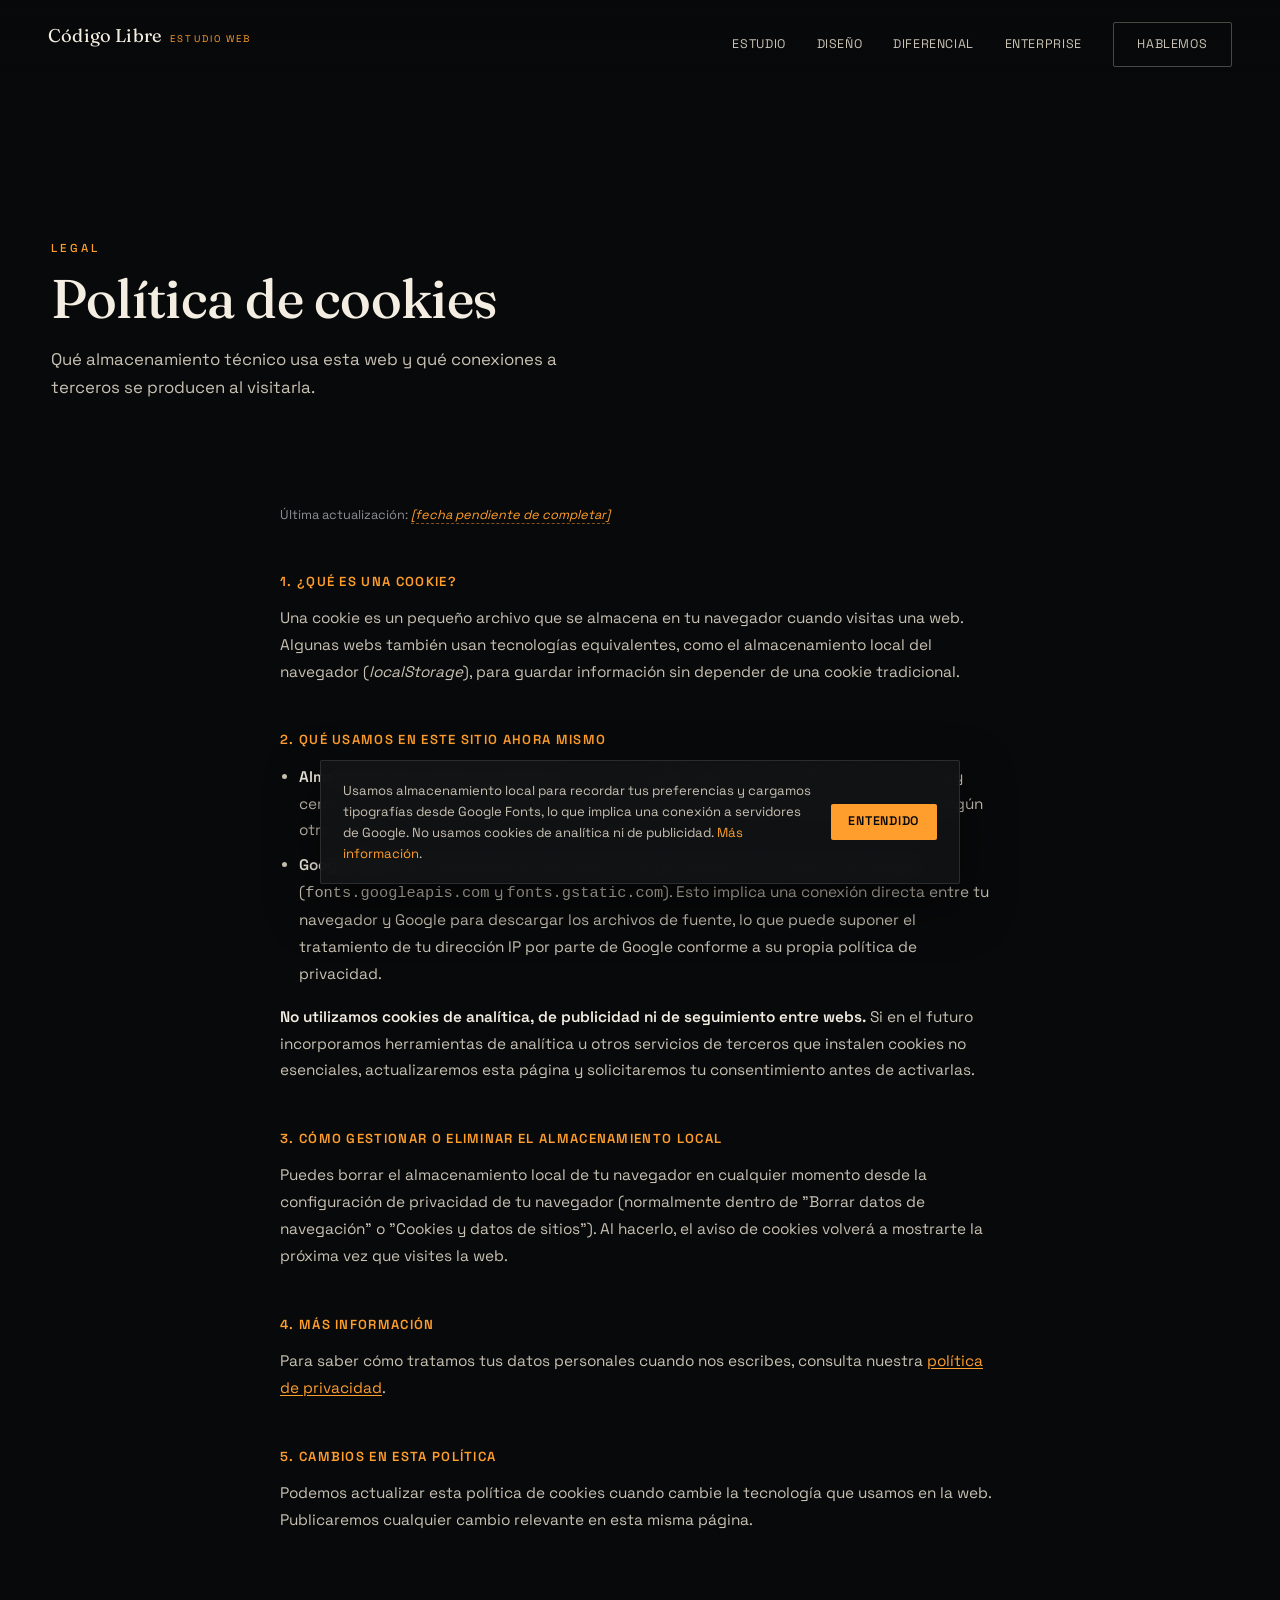
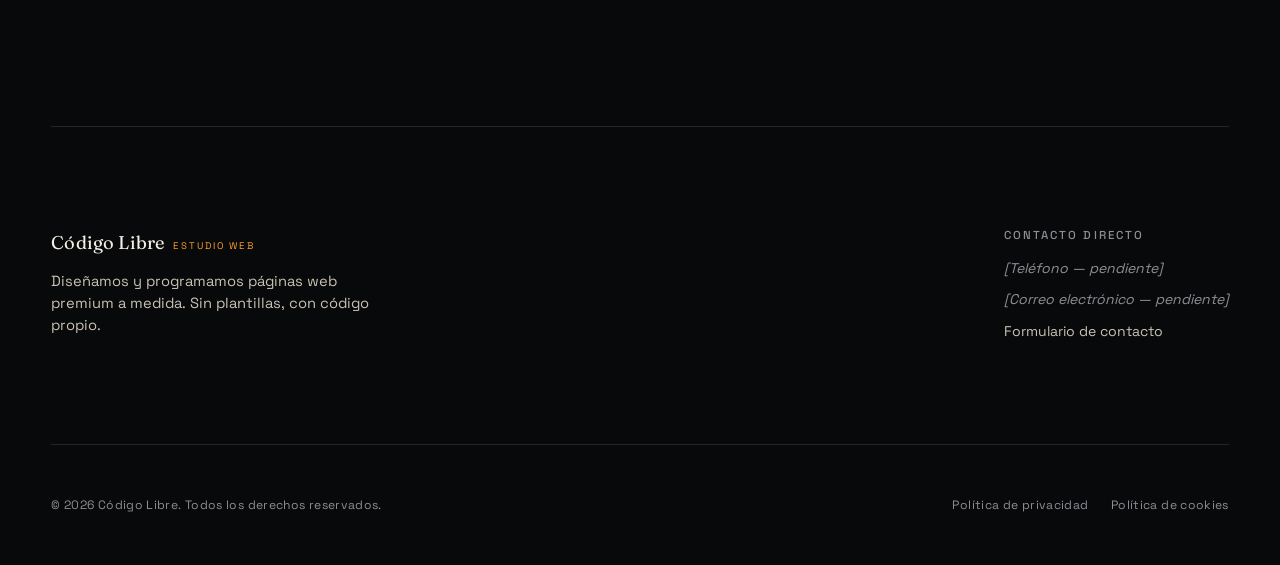
==== cookies.html @ 1c8b774e "Add privacy and cookie policy pages with a cookie notice banner Both pages flag legally-required ide" ====
<!doctype html>
<html lang="es">
<head>
<meta charset="UTF-8">
<meta name="viewport" content="width=device-width, initial-scale=1, viewport-fit=cover">
<title>Política de cookies — Código Libre</title>
<meta name="description" content="Política de cookies de Código Libre: qué almacenamiento técnico usamos y qué conexiones de terceros se producen al cargar la web.">
<meta name="theme-color" content="#08090a">
<meta name="robots" content="noindex">

<link rel="icon" type="image/svg+xml" href="assets/favicon.svg">

<link rel="preconnect" href="https://fonts.googleapis.com">
<link rel="preconnect" href="https://fonts.gstatic.com" crossorigin>
<link rel="stylesheet" href="https://fonts.googleapis.com/css2?family=Fraunces:ital,wght@0,300;0,400;0,500;0,600;1,400&family=Space+Grotesk:wght@300;400;500;600;700&display=swap">

<link rel="stylesheet" href="css/variables.css">
<link rel="stylesheet" href="css/base.css">
<link rel="stylesheet" href="css/layout.css">
<link rel="stylesheet" href="css/legal.css">
</head>
<body class="no-js">
<a class="skip-link" href="#main">Saltar al contenido</a>

<header class="site-header" id="siteHeader">
  <a href="index.html" class="brand-mark">Código Libre <small>Estudio Web</small></a>
  <button class="nav-toggle" id="navToggle" aria-expanded="false" aria-controls="mainNav" aria-label="Abrir menú de navegación">
    <span></span><span></span><span></span>
  </button>
</header>
<nav class="main-nav" id="mainNav" aria-label="Navegación principal">
  <a href="index.html#introduccion">Estudio</a>
  <a href="index.html#diseno">Diseño</a>
  <a href="index.html#diferencial">Diferencial</a>
  <a href="index.html#edicion-premium">Enterprise</a>
  <a href="index.html#contacto" class="btn btn-ghost">Hablemos</a>
</nav>

<main id="main">
  <section class="legal-hero container">
    <p class="eyebrow">Legal</p>
    <h1>Política de cookies</h1>
    <p class="lede">Qué almacenamiento técnico usa esta web y qué conexiones a terceros se producen al visitarla.</p>
  </section>

  <section class="legal-content container">
    <p class="updated">Última actualización: <span class="placeholder">[fecha pendiente de completar]</span></p>

    <h2>1. ¿Qué es una cookie?</h2>
    <p>Una cookie es un pequeño archivo que se almacena en tu navegador cuando visitas una web. Algunas webs también usan tecnologías equivalentes, como el almacenamiento local del navegador (<em>localStorage</em>), para guardar información sin depender de una cookie tradicional.</p>

    <h2>2. Qué usamos en este sitio ahora mismo</h2>
    <ul>
      <li><strong>Almacenamiento técnico necesario:</strong> usamos <em>localStorage</em> para recordar que ya has visto y cerrado el aviso de cookies, y así no volver a mostrártelo en cada visita. No se usa con ningún otro fin.</li>
      <li><strong>Google Fonts:</strong> las tipografías de esta web se cargan desde los servidores de Google (<code>fonts.googleapis.com</code> y <code>fonts.gstatic.com</code>). Esto implica una conexión directa entre tu navegador y Google para descargar los archivos de fuente, lo que puede suponer el tratamiento de tu dirección IP por parte de Google conforme a su propia política de privacidad.</li>
    </ul>
    <p><strong>No utilizamos cookies de analítica, de publicidad ni de seguimiento entre webs.</strong> Si en el futuro incorporamos herramientas de analítica u otros servicios de terceros que instalen cookies no esenciales, actualizaremos esta página y solicitaremos tu consentimiento antes de activarlas.</p>

    <h2>3. Cómo gestionar o eliminar el almacenamiento local</h2>
    <p>Puedes borrar el almacenamiento local de tu navegador en cualquier momento desde la configuración de privacidad de tu navegador (normalmente dentro de "Borrar datos de navegación" o "Cookies y datos de sitios"). Al hacerlo, el aviso de cookies volverá a mostrarte la próxima vez que visites la web.</p>

    <h2>4. Más información</h2>
    <p>Para saber cómo tratamos tus datos personales cuando nos escribes, consulta nuestra <a href="privacidad.html">política de privacidad</a>.</p>

    <h2>5. Cambios en esta política</h2>
    <p>Podemos actualizar esta política de cookies cuando cambie la tecnología que usamos en la web. Publicaremos cualquier cambio relevante en esta misma página.</p>
  </section>
</main>

<footer class="site-footer container">
  <div class="footer-top">
    <div class="footer-brand">
      <a href="index.html" class="brand-mark">Código Libre <small>Estudio Web</small></a>
      <p>Diseñamos y programamos páginas web premium a medida. Sin plantillas, con código propio.</p>
    </div>
    <div class="footer-links">
      <div>
        <h4>Contacto directo</h4>
        <ul>
          <li id="footerPhone">[Teléfono — pendiente]</li>
          <li id="footerEmail">[Correo electrónico — pendiente]</li>
          <li><a href="index.html#contacto">Formulario de contacto</a></li>
        </ul>
      </div>
    </div>
  </div>
  <div class="footer-bottom">
    <span>© <span id="year"></span> Código Libre. Todos los derechos reservados.</span>
    <nav class="legal-links" aria-label="Enlaces legales">
      <a href="privacidad.html">Política de privacidad</a>
      <a href="cookies.html">Política de cookies</a>
    </nav>
  </div>
</footer>

<div id="cookieBanner" class="cookie-banner" role="dialog" aria-live="polite" aria-label="Aviso de cookies" hidden>
  <p>Usamos almacenamiento local para recordar tus preferencias y cargamos tipografías desde Google Fonts, lo que implica una conexión a servidores de Google. No usamos cookies de analítica ni de publicidad. <a href="cookies.html">Más información</a>.</p>
  <button type="button" id="cookieAccept" class="btn btn-primary">Entendido</button>
</div>

<script src="js/main.js"></script>
<script src="js/cookie-consent.js"></script>
</body>
</html>
---- css/variables.css ----
:root{
  /* paleta */
  --c-black:#08090a;
  --c-charcoal:#111315;
  --c-graphite:#1c1f22;
  --c-graphite-2:#2a2e32;
  --c-ivory:#f3ede2;
  --c-ivory-dim:#c9c2b4;
  --c-metal:#8b8f94;
  --c-amber:#ff9e2c;
  --c-amber-dim:#c97b1f;
  --c-amber-glow:rgba(255,158,44,.35);

  /* tipografia */
  --f-serif:'Fraunces', Georgia, 'Times New Roman', serif;
  --f-sans:'Space Grotesk', 'Helvetica Neue', Arial, sans-serif;

  /* espaciado */
  --gap-xxs: .4rem;
  --gap-xs: .8rem;
  --gap-sm: 1.6rem;
  --gap-md: 3.2rem;
  --gap-lg: 6.4rem;
  --gap-xl: 11rem;

  /* motion */
  --ease-premium: cubic-bezier(.16,.84,.32,1);
  --dur-md: .8s;

  --radius-sm: 2px;
  --border-hair: 1px solid rgba(243,237,226,.12);
}

@media (max-width: 720px){
  :root{
    --gap-lg: 4rem;
    --gap-xl: 6rem;
  }
}
---- css/base.css ----
*,*::before,*::after{box-sizing:border-box;margin:0;padding:0}
html{scroll-behavior:auto;-webkit-text-size-adjust:100%}
html.no-js .lenis-smooth{scroll-behavior:auto}
body{
  background:var(--c-black);
  color:var(--c-ivory);
  font-family:var(--f-sans);
  font-weight:400;
  line-height:1.5;
  overflow-x:hidden;
  min-height:100vh;
}
img,video{max-width:100%;display:block}
a{color:inherit;text-decoration:none}
button{font:inherit;color:inherit;background:none;border:none;cursor:pointer}
input,select,textarea{font:inherit;color:inherit}
ul{list-style:none}

h1,h2,h3,h4{font-family:var(--f-serif);font-weight:500;letter-spacing:-.01em;line-height:1.08}
.eyebrow{
  font-family:var(--f-sans);
  font-size:.72rem;
  letter-spacing:.28em;
  text-transform:uppercase;
  color:var(--c-amber);
  font-weight:500;
}
.lede{color:var(--c-ivory-dim);font-size:1.05rem;line-height:1.7;max-width:46ch}

.container{width:min(1320px,92vw);margin-inline:auto}
.section{position:relative;padding-block:var(--gap-xl);border-top:var(--border-hair)}
.section-head{display:flex;flex-direction:column;gap:var(--gap-sm);margin-bottom:var(--gap-lg);max-width:60ch}
.section-head h2{font-size:clamp(2rem,4vw,3.4rem)}

.btn{
  display:inline-flex;align-items:center;gap:.6em;
  padding:.95em 1.9em;
  font-family:var(--f-sans);
  font-size:.85rem;
  letter-spacing:.06em;
  text-transform:uppercase;
  border-radius:var(--radius-sm);
  transition:transform .5s var(--ease-premium), background .4s, border-color .4s, color .4s;
}
.btn-primary{background:var(--c-amber);color:var(--c-black);font-weight:600}
.btn-primary:hover{transform:translateY(-2px);background:#ffb14f}
.btn-ghost{border:1px solid rgba(243,237,226,.28);color:var(--c-ivory)}
.btn-ghost:hover{border-color:var(--c-amber);color:var(--c-amber)}

:focus-visible{outline:2px solid var(--c-amber);outline-offset:3px}

.visually-hidden{
  position:absolute!important;width:1px;height:1px;padding:0;margin:-1px;
  overflow:hidden;clip:rect(0,0,0,0);white-space:nowrap;border:0;
}

.skip-link{
  position:fixed;top:-100%;left:1rem;z-index:999;
  background:var(--c-amber);color:var(--c-black);
  padding:.8em 1.4em;border-radius:var(--radius-sm);font-weight:600;
  transition:top .3s var(--ease-premium);
}
.skip-link:focus{top:1rem}

@media (prefers-reduced-motion: reduce){
  *{animation-duration:.001ms!important;animation-iteration-count:1!important;transition-duration:.001ms!important;scroll-behavior:auto!important}
}
---- css/layout.css ----
/* ---------- loader ---------- */
#loader{
  position:fixed;inset:0;z-index:1000;
  background:var(--c-black);
  display:flex;flex-direction:column;align-items:center;justify-content:center;gap:1.4rem;
  transition:opacity .9s var(--ease-premium), visibility .9s var(--ease-premium);
}
#loader.is-hidden{opacity:0;visibility:hidden;pointer-events:none}
#loader .loader-mark{
  font-family:var(--f-serif);font-size:1.6rem;letter-spacing:.02em;color:var(--c-ivory);
}
#loader .loader-bar{
  width:min(220px,50vw);height:1px;background:rgba(243,237,226,.15);position:relative;overflow:hidden;
}
#loader .loader-bar::after{
  content:'';position:absolute;inset:0;width:40%;background:var(--c-amber);
  animation:loaderSweep 1.2s ease-in-out infinite;
}
@keyframes loaderSweep{
  0%{transform:translateX(-120%)}
  100%{transform:translateX(340%)}
}
#loader .loader-pct{font-size:.7rem;letter-spacing:.2em;color:var(--c-metal);text-transform:uppercase}

/* ---------- header ---------- */
.site-header{
  position:fixed;top:0;left:0;right:0;z-index:200;
  display:flex;align-items:center;justify-content:space-between;
  padding:1.4rem clamp(1.2rem,4vw,3rem);
  background:linear-gradient(to bottom, rgba(8,9,10,.75), transparent);
  transition:background .5s var(--ease-premium), backdrop-filter .5s;
}
.site-header.is-scrolled{
  background:rgba(8,9,10,.82);
  backdrop-filter:blur(10px);
  border-bottom:var(--border-hair);
}
.brand-mark{
  font-family:var(--f-serif);font-size:1.15rem;letter-spacing:.01em;
  display:flex;align-items:baseline;gap:.5rem;
}
.brand-mark small{
  font-family:var(--f-sans);font-size:.6rem;letter-spacing:.22em;color:var(--c-amber);
  text-transform:uppercase;
}
.main-nav{
  position:fixed;top:0;right:clamp(1.2rem,4vw,3rem);z-index:201;
  display:flex;align-items:center;gap:clamp(1.4rem,2.4vw,2.6rem);
  padding-block:1.4rem;
}
.main-nav a{
  font-size:.78rem;letter-spacing:.05em;text-transform:uppercase;color:var(--c-ivory-dim);
  transition:color .3s;position:relative;
}
.main-nav a:hover,.main-nav a:focus-visible{color:var(--c-amber)}
.nav-toggle{display:none;flex-direction:column;gap:5px;width:28px;z-index:210}
.nav-toggle span{height:1px;background:var(--c-ivory);width:100%;transition:transform .35s var(--ease-premium),opacity .35s}

/* ---------- footer ---------- */
.site-footer{
  border-top:var(--border-hair);
  padding-block:var(--gap-lg) var(--gap-md);
}
.footer-top{
  display:flex;justify-content:space-between;flex-wrap:wrap;gap:var(--gap-lg);
  padding-bottom:var(--gap-lg);
}
.footer-brand p{color:var(--c-ivory-dim);max-width:36ch;margin-top:.8rem;font-size:.92rem}
.footer-links{display:flex;gap:var(--gap-lg);flex-wrap:wrap}
.footer-links h4{font-family:var(--f-sans);font-size:.72rem;letter-spacing:.18em;text-transform:uppercase;color:var(--c-metal);margin-bottom:1rem;font-weight:500}
.footer-links ul{display:flex;flex-direction:column;gap:.65rem}
.footer-links a{font-size:.88rem;color:var(--c-ivory-dim);transition:color .3s}
.footer-links a:hover{color:var(--c-amber)}
.footer-links li{font-size:.88rem;color:var(--c-ivory-dim)}
.footer-links li[id]{font-style:italic;color:var(--c-metal)}
.footer-bottom{
  display:flex;justify-content:space-between;flex-wrap:wrap;gap:.8rem;
  padding-top:var(--gap-md);border-top:var(--border-hair);
  font-size:.76rem;color:var(--c-metal);letter-spacing:.03em;
}
.legal-links{display:flex;gap:1.4rem}
.legal-links a{color:var(--c-metal);transition:color .3s}
.legal-links a:hover{color:var(--c-amber)}

/* ---------- cookie banner ---------- */
.cookie-banner{
  position:fixed;left:1rem;right:1rem;bottom:1rem;z-index:300;
  max-width:640px;margin-inline:auto;
  display:flex;flex-wrap:wrap;align-items:center;gap:1rem;
  background:rgba(17,19,21,.94);backdrop-filter:blur(10px);
  border:var(--border-hair);border-radius:var(--radius-sm);
  padding:1.2rem 1.4rem;
  box-shadow:0 20px 50px rgba(0,0,0,.5);
}
.cookie-banner p{font-size:.82rem;color:var(--c-ivory-dim);line-height:1.6;flex:1 1 320px}
.cookie-banner a{color:var(--c-amber)}
.cookie-banner .btn{flex:none;padding:.7em 1.4em;font-size:.78rem}

@media (max-width:860px){
  .main-nav{
    position:fixed;inset:0 0 0 30%;
    background:var(--c-charcoal);
    flex-direction:column;justify-content:center;align-items:flex-start;
    padding:2rem clamp(1.5rem,6vw,3rem);
    gap:1.6rem;
    transform:translateX(var(--nav-x, 100%));
    transition:transform .5s var(--ease-premium);
    border-left:var(--border-hair);
  }
  .main-nav a{font-size:1.1rem}
  .nav-toggle{display:flex}
  .nav-toggle.is-open span:nth-child(1){transform:translateY(6px) rotate(45deg)}
  .nav-toggle.is-open span:nth-child(2){opacity:0}
  .nav-toggle.is-open span:nth-child(3){transform:translateY(-6px) rotate(-45deg)}
  .footer-top{flex-direction:column;gap:var(--gap-md)}
}
---- css/legal.css ----
.legal-hero{padding-top:calc(var(--gap-xl) + 4rem);padding-bottom:var(--gap-lg)}
.legal-hero h1{font-size:clamp(2.2rem,4.5vw,3.4rem);margin-top:.8rem}
.legal-hero p.lede{margin-top:1rem}

.legal-content{max-width:72ch;padding-bottom:var(--gap-xl)}
.legal-content h2{
  font-family:var(--f-sans);font-size:.82rem;letter-spacing:.1em;text-transform:uppercase;
  color:var(--c-amber);font-weight:600;
  margin-top:3rem;margin-bottom:1rem;
}
.legal-content h2:first-child{margin-top:0}
.legal-content p,.legal-content li{color:var(--c-ivory-dim);font-size:.96rem;line-height:1.75}
.legal-content p{margin-bottom:1rem}
.legal-content ul{margin:0 0 1rem 1.2rem;list-style:disc}
.legal-content li{margin-bottom:.5rem}
.legal-content a{color:var(--c-amber);text-decoration:underline;text-underline-offset:2px}
.legal-content strong{color:var(--c-ivory);font-weight:600}
.legal-content .updated{color:var(--c-metal);font-size:.8rem;margin-bottom:2.5rem}

.placeholder{
  color:var(--c-amber);font-style:italic;
  border-bottom:1px dashed rgba(255,158,44,.5);
}
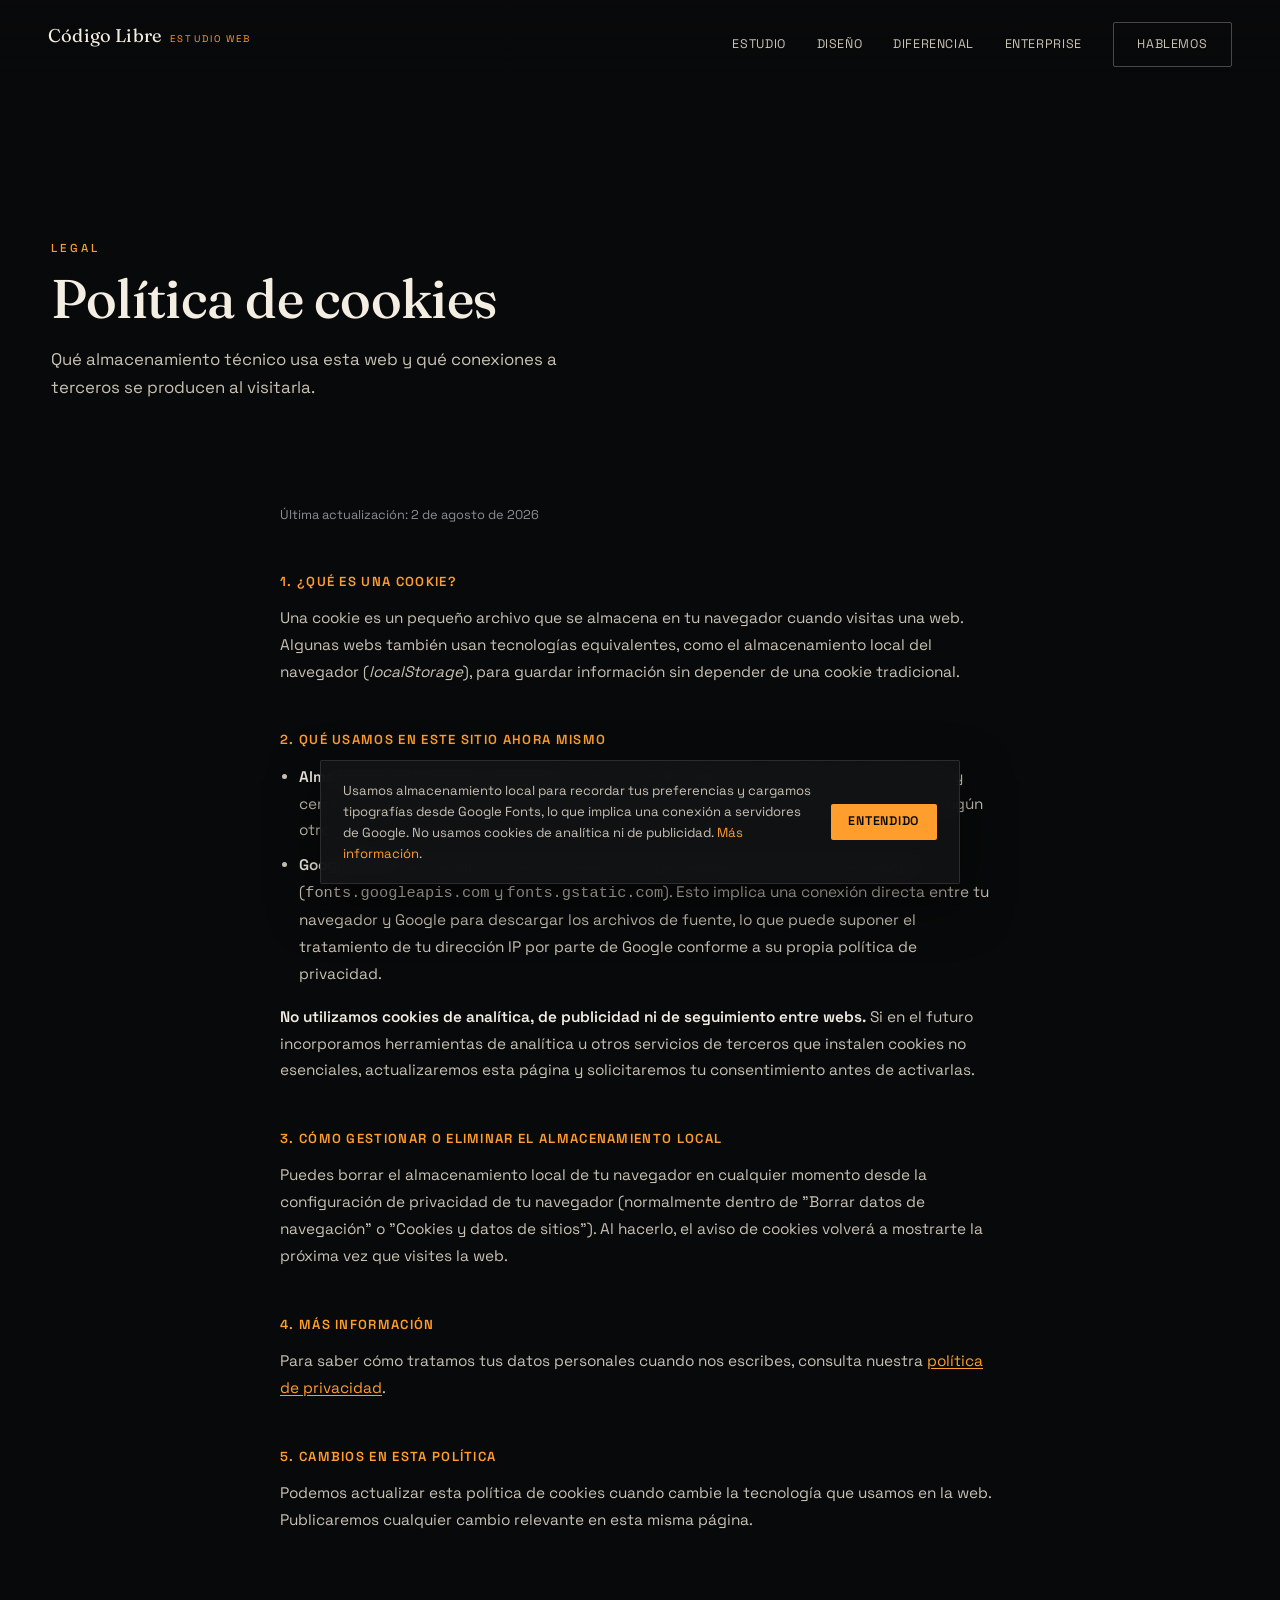
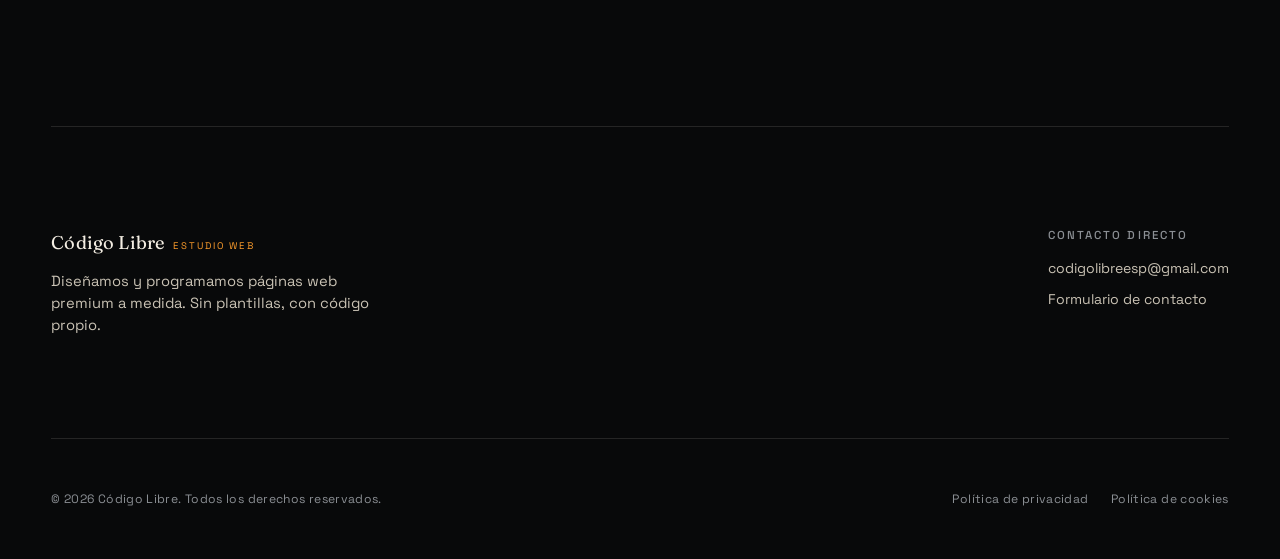
==== commit 15e58463: "Fill contact email and policy dates; drop pending placeholders Contact email codigolibreesp@gmail.co" ====
--- a/cookies.html
+++ b/cookies.html
@@ -44,7 +44,7 @@
   </section>
 
   <section class="legal-content container">
-    <p class="updated">Última actualización: <span class="placeholder">[fecha pendiente de completar]</span></p>
+    <p class="updated">Última actualización: 2 de agosto de 2026</p>
 
     <h2>1. ¿Qué es una cookie?</h2>
     <p>Una cookie es un pequeño archivo que se almacena en tu navegador cuando visitas una web. Algunas webs también usan tecnologías equivalentes, como el almacenamiento local del navegador (<em>localStorage</em>), para guardar información sin depender de una cookie tradicional.</p>
@@ -77,8 +77,7 @@
       <div>
         <h4>Contacto directo</h4>
         <ul>
-          <li id="footerPhone">[Teléfono — pendiente]</li>
-          <li id="footerEmail">[Correo electrónico — pendiente]</li>
+          <li><a id="footerEmail" href="mailto:codigolibreesp@gmail.com">codigolibreesp@gmail.com</a></li>
           <li><a href="index.html#contacto">Formulario de contacto</a></li>
         </ul>
       </div>
